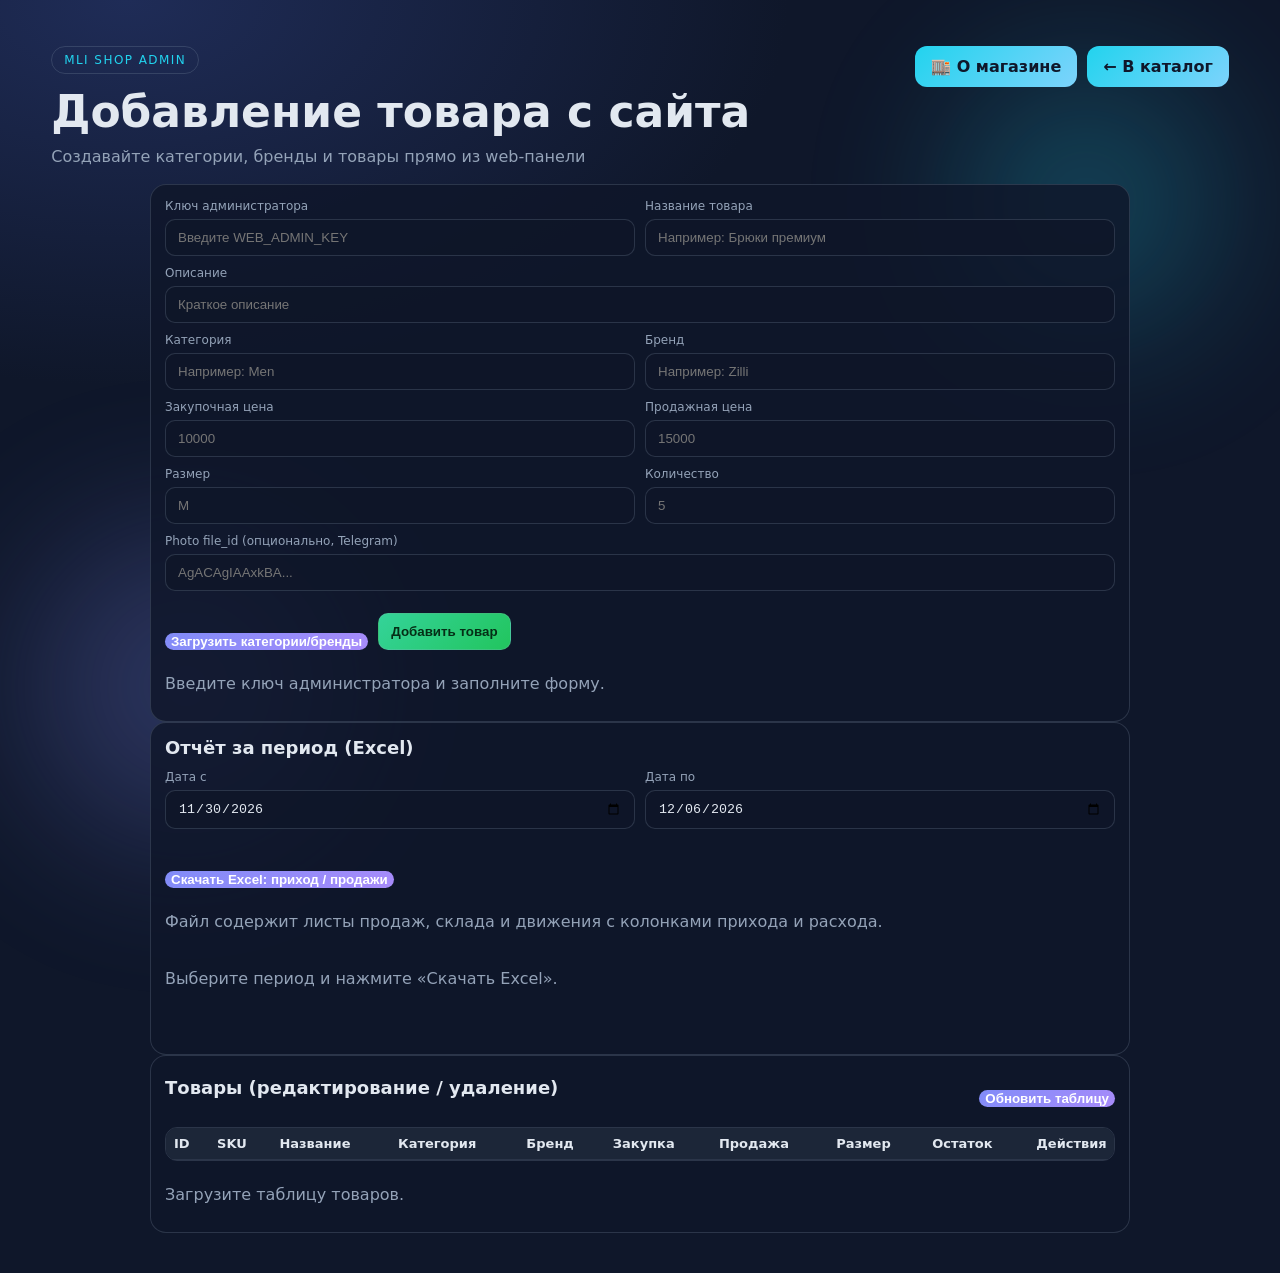
==== web/admin.html @ 252e2217 "feat: добавлены все компоненты проекта - Все обработчики, модели, утилиты, сервисы - 11 unit-тестов " ====
<!doctype html>
<html lang="ru">
<head>
  <meta charset="UTF-8" />
  <meta name="viewport" content="width=device-width, initial-scale=1.0" />
  <title>MLI Shop — Админ панель</title>
  <link rel="stylesheet" href="/web/styles.css" />
</head>
<body>
  <div class="bg-glow bg-glow--1"></div>
  <div class="bg-glow bg-glow--2"></div>

  <header class="header">
    <div class="container header__inner">
      <div>
        <p class="badge">MLI SHOP ADMIN</p>
        <h1>Добавление товара с сайта</h1>
        <p class="subtitle">Создавайте категории, бренды и товары прямо из web-панели</p>
      </div>
      <div class="header-actions">
        <a class="docs-link" href="/about">🏬 О магазине</a>
        <a class="docs-link" href="/">← В каталог</a>
      </div>
    </div>
  </header>

  <main class="container admin-wrap">
    <section class="card admin-form-card">
      <div class="checkout-grid">
        <div class="control">
          <label for="admin-key">Ключ администратора</label>
          <input id="admin-key" type="password" placeholder="Введите WEB_ADMIN_KEY" />
        </div>
        <div class="control">
          <label for="title">Название товара</label>
          <input id="title" type="text" placeholder="Например: Брюки премиум" />
        </div>
      </div>

      <div class="control">
        <label for="description">Описание</label>
        <input id="description" type="text" placeholder="Краткое описание" />
      </div>

      <div class="checkout-grid">
        <div class="control">
          <label for="category-name">Категория</label>
          <input id="category-name" list="categories-list" type="text" placeholder="Например: Men" />
          <datalist id="categories-list"></datalist>
        </div>
        <div class="control">
          <label for="brand-name">Бренд</label>
          <input id="brand-name" list="brands-list" type="text" placeholder="Например: Zilli" />
          <datalist id="brands-list"></datalist>
        </div>
      </div>

      <div class="checkout-grid">
        <div class="control">
          <label for="purchase-price">Закупочная цена</label>
          <input id="purchase-price" type="number" min="0" step="0.01" placeholder="10000" />
        </div>
        <div class="control">
          <label for="sale-price">Продажная цена</label>
          <input id="sale-price" type="number" min="0" step="0.01" placeholder="15000" />
        </div>
      </div>

      <div class="checkout-grid">
        <div class="control">
          <label for="size">Размер</label>
          <input id="size" type="text" placeholder="M" />
        </div>
        <div class="control">
          <label for="quantity">Количество</label>
          <input id="quantity" type="number" min="0" step="1" placeholder="5" />
        </div>
      </div>

      <div class="control">
        <label for="photo-file-id">Photo file_id (опционально, Telegram)</label>
        <input id="photo-file-id" type="text" placeholder="AgACAgIAAxkBA..." />
      </div>

      <div class="admin-actions">
        <button class="btn" id="load-meta" type="button">Загрузить категории/бренды</button>
        <button class="card__buy" id="create-product" type="button">Добавить товар</button>
      </div>
      <p class="meta" id="admin-status">Введите ключ администратора и заполните форму.</p>
    </section>

    <section class="card admin-form-card">
      <h3 class="card__title">Отчёт за период (Excel)</h3>
      <div class="checkout-grid">
        <div class="control">
          <label for="date-from">Дата с</label>
          <input id="date-from" type="date" />
        </div>
        <div class="control">
          <label for="date-to">Дата по</label>
          <input id="date-to" type="date" />
        </div>
      </div>
      <div class="admin-actions">
        <button class="btn" id="download-report" type="button">Скачать Excel: приход / продажи</button>
      </div>
      <p class="meta">Файл содержит листы продаж, склада и движения с колонками прихода и расхода.</p>
      <p class="meta" id="report-status">Выберите период и нажмите «Скачать Excel».</p>
      <p class="meta">
        <a class="docs-link" id="last-report-link" href="#" target="_blank" rel="noopener" style="display:none">Открыть последний отчёт</a>
      </p>
    </section>

    <section class="card admin-form-card">
      <div class="admin-table-head">
        <h3 class="card__title">Товары (редактирование / удаление)</h3>
        <button class="btn" id="reload-products" type="button">Обновить таблицу</button>
      </div>
      <div class="admin-table-wrap">
        <table class="admin-table" id="products-table">
          <thead>
            <tr>
              <th>ID</th>
              <th>SKU</th>
              <th>Название</th>
              <th>Категория</th>
              <th>Бренд</th>
              <th>Закупка</th>
              <th>Продажа</th>
              <th>Размер</th>
              <th>Остаток</th>
              <th>Действия</th>
            </tr>
          </thead>
          <tbody id="products-tbody"></tbody>
        </table>
      </div>
      <p class="meta" id="products-meta">Загрузите таблицу товаров.</p>
    </section>
  </main>

  <script>
    const adminKey = document.getElementById('admin-key');
    const titleInput = document.getElementById('title');
    const descriptionInput = document.getElementById('description');
    const categoryNameInput = document.getElementById('category-name');
    const brandNameInput = document.getElementById('brand-name');
    const purchasePriceInput = document.getElementById('purchase-price');
    const salePriceInput = document.getElementById('sale-price');
    const sizeInput = document.getElementById('size');
    const quantityInput = document.getElementById('quantity');
    const photoFileIdInput = document.getElementById('photo-file-id');
    const categoriesList = document.getElementById('categories-list');
    const brandsList = document.getElementById('brands-list');
    const statusEl = document.getElementById('admin-status');
    const loadMetaBtn = document.getElementById('load-meta');
    const createBtn = document.getElementById('create-product');
    const dateFromInput = document.getElementById('date-from');
    const dateToInput = document.getElementById('date-to');
    const downloadReportBtn = document.getElementById('download-report');
    const reportStatus = document.getElementById('report-status');
    const lastReportLink = document.getElementById('last-report-link');
    const reloadProductsBtn = document.getElementById('reload-products');
    const productsTbody = document.getElementById('products-tbody');
    const productsMeta = document.getElementById('products-meta');

    function toDateInputValue(date) {
      const y = date.getFullYear();
      const m = String(date.getMonth() + 1).padStart(2, '0');
      const d = String(date.getDate()).padStart(2, '0');
      return `${y}-${m}-${d}`;
    }

    function esc(value) {
      return String(value ?? '').replaceAll('&', '&amp;').replaceAll('<', '&lt;').replaceAll('>', '&gt;').replaceAll('"', '&quot;');
    }

    function setStatus(text, isError = false) {
      statusEl.textContent = text;
      statusEl.style.color = isError ? '#fda4af' : '';
    }

    function setReportStatus(text, isError = false) {
      reportStatus.textContent = text;
      reportStatus.style.color = isError ? '#fda4af' : '';
    }

    function requireKey() {
      const key = adminKey.value.trim();
      if (!key) {
        setStatus('Укажите ключ администратора.', true);
        adminKey.focus();
        return null;
      }
      return key;
    }

    function authHeaders(key, extra = {}) {
      return {
        ...extra,
        Authorization: `Bearer ${key}`,
      };
    }

    async function loadMeta() {
      const key = requireKey();
      if (!key) return;

      loadMetaBtn.disabled = true;
      setStatus('Загружаем справочники...');

      try {
        const res = await fetch('/api/admin/meta', {
          headers: authHeaders(key),
        });
        if (!res.ok) {
          const payload = await res.json().catch(() => ({}));
          throw new Error(payload.detail || `HTTP ${res.status}`);
        }

        const data = await res.json();
        categoriesList.innerHTML = '';
        brandsList.innerHTML = '';

        (data.categories || []).forEach((item) => {
          const option = document.createElement('option');
          option.value = item.name;
          categoriesList.appendChild(option);
        });

        (data.brands || []).forEach((item) => {
          const option = document.createElement('option');
          option.value = item.name;
          brandsList.appendChild(option);
        });

        setStatus(`Справочники загружены: категорий ${data.categories.length}, брендов ${data.brands.length}.`);
      } catch (error) {
        setStatus(`Ошибка загрузки: ${error.message}`, true);
      } finally {
        loadMetaBtn.disabled = false;
      }
    }

    async function createProduct() {
      const key = requireKey();
      if (!key) return;

      const payload = {
        title: titleInput.value.trim(),
        description: descriptionInput.value.trim() || null,
        category_name: categoryNameInput.value.trim(),
        brand_name: brandNameInput.value.trim(),
        purchase_price: Number(purchasePriceInput.value || 0),
        sale_price: Number(salePriceInput.value || 0),
        size: sizeInput.value.trim(),
        quantity: Number(quantityInput.value || 0),
        photo_file_id: photoFileIdInput.value.trim() || null,
      };

      if (!payload.title || !payload.category_name || !payload.brand_name || !payload.size) {
        setStatus('Заполните обязательные поля: название, категория, бренд, размер.', true);
        return;
      }

      createBtn.disabled = true;
      setStatus('Создаём товар...');

      try {
        const res = await fetch('/api/admin/products', {
          method: 'POST',
          headers: authHeaders(key, { 'Content-Type': 'application/json' }),
          body: JSON.stringify(payload),
        });

        if (!res.ok) {
          const data = await res.json().catch(() => ({}));
          throw new Error(data.detail || `HTTP ${res.status}`);
        }

        const result = await res.json();
        setStatus(`Товар добавлен: ID ${result.product_id}, SKU ${result.sku}`);
        await loadProducts();
      } catch (error) {
        setStatus(`Ошибка создания: ${error.message}`, true);
      } finally {
        createBtn.disabled = false;
      }
    }

    async function loadProducts() {
      const key = requireKey();
      if (!key) return;

      reloadProductsBtn.disabled = true;
      productsMeta.textContent = 'Загружаем товары...';
      productsTbody.innerHTML = '';

      try {
        const res = await fetch('/api/admin/products?limit=200&offset=0', {
          headers: authHeaders(key),
        });
        if (!res.ok) {
          const payload = await res.json().catch(() => ({}));
          throw new Error(payload.detail || `HTTP ${res.status}`);
        }

        const data = await res.json();
        const items = data.items || [];
        if (!items.length) {
          productsMeta.textContent = 'Товары не найдены.';
          return;
        }

        for (const item of items) {
          const tr = document.createElement('tr');
          tr.innerHTML = `
            <td>${item.id}</td>
            <td>${esc(item.sku)}</td>
            <td><input data-f="title" value="${esc(item.title)}"></td>
            <td><input data-f="category_name" value="${esc(item.category_name)}"></td>
            <td><input data-f="brand_name" value="${esc(item.brand_name)}"></td>
            <td><input data-f="purchase_price" type="number" min="0" step="0.01" value="${item.purchase_price}"></td>
            <td><input data-f="sale_price" type="number" min="0" step="0.01" value="${item.sale_price}"></td>
            <td><input data-f="size" value="M"></td>
            <td><input data-f="quantity" type="number" min="0" step="1" value="${item.total_stock}"></td>
            <td>
              <div class="admin-row-actions">
                <button class="card__buy" data-act="save" type="button">Сохранить</button>
                <button class="card__more card__more--ghost" data-act="delete" type="button">Удалить</button>
              </div>
            </td>
          `;

          tr.querySelector('[data-act="save"]').addEventListener('click', async () => {
            const payload = {
              title: tr.querySelector('[data-f="title"]').value.trim(),
              category_name: tr.querySelector('[data-f="category_name"]').value.trim(),
              brand_name: tr.querySelector('[data-f="brand_name"]').value.trim(),
              purchase_price: Number(tr.querySelector('[data-f="purchase_price"]').value || 0),
              sale_price: Number(tr.querySelector('[data-f="sale_price"]').value || 0),
              size: tr.querySelector('[data-f="size"]').value.trim(),
              quantity: Number(tr.querySelector('[data-f="quantity"]').value || 0),
            };

            try {
              const saveRes = await fetch(`/api/admin/products/${item.id}`, {
                method: 'PATCH',
                headers: authHeaders(key, { 'Content-Type': 'application/json' }),
                body: JSON.stringify(payload),
              });
              if (!saveRes.ok) {
                const err = await saveRes.json().catch(() => ({}));
                throw new Error(err.detail || `HTTP ${saveRes.status}`);
              }
              productsMeta.textContent = `Товар ${item.id} обновлён.`;
            } catch (error) {
              productsMeta.textContent = `Ошибка обновления ${item.id}: ${error.message}`;
            }
          });

          tr.querySelector('[data-act="delete"]').addEventListener('click', async () => {
            if (!confirm(`Удалить товар #${item.id}?`)) return;
            try {
              const delRes = await fetch(`/api/admin/products/${item.id}`, {
                method: 'DELETE',
                headers: authHeaders(key),
              });
              if (!delRes.ok) {
                const err = await delRes.json().catch(() => ({}));
                throw new Error(err.detail || `HTTP ${delRes.status}`);
              }
              tr.remove();
              productsMeta.textContent = `Товар ${item.id} удалён.`;
            } catch (error) {
              productsMeta.textContent = `Ошибка удаления ${item.id}: ${error.message}`;
            }
          });

          productsTbody.appendChild(tr);
        }

        productsMeta.textContent = `Загружено товаров: ${items.length} из ${data.total}.`;
      } catch (error) {
        productsMeta.textContent = `Ошибка загрузки таблицы: ${error.message}`;
      } finally {
        reloadProductsBtn.disabled = false;
      }
    }

    async function downloadReport() {
      const key = requireKey();
      if (!key) return;

      const dateFrom = dateFromInput.value;
      const dateTo = dateToInput.value;
      if (!dateFrom || !dateTo) {
        setReportStatus('Выберите даты для отчёта.', true);
        return;
      }

      downloadReportBtn.disabled = true;
      setReportStatus('Формируем отчёт...');
      lastReportLink.style.display = 'none';

      const url = `/api/admin/reports/period.xlsx?date_from=${encodeURIComponent(dateFrom)}&date_to=${encodeURIComponent(dateTo)}`;
      try {
        const res = await fetch(url, {
          headers: authHeaders(key),
        });
        if (!res.ok) {
          const payload = await res.json().catch(() => ({}));
          throw new Error(payload.detail || `HTTP ${res.status}`);
        }

        const disposition = res.headers.get('Content-Disposition') || '';
        const match = disposition.match(/filename="?([^";]+)"?/i);
        const filename = match?.[1] || `erp_report_${dateFrom}_${dateTo}.xlsx`;
        const blob = await res.blob();

        const downloadUrl = URL.createObjectURL(blob);
        const link = document.createElement('a');
        link.href = downloadUrl;
        link.download = filename;
        document.body.appendChild(link);
        link.click();
        link.remove();
        URL.revokeObjectURL(downloadUrl);

        const sizeKb = Math.max(1, Math.round(blob.size / 1024));
        setReportStatus(`Отчёт готов: ${filename} (${sizeKb} KB). Для повторной загрузки нажмите кнопку снова.`);
      } catch (error) {
        setReportStatus(`Ошибка выгрузки отчёта: ${error.message}`, true);
      } finally {
        downloadReportBtn.disabled = false;
      }
    }

    loadMetaBtn.addEventListener('click', loadMeta);
    createBtn.addEventListener('click', createProduct);
    reloadProductsBtn.addEventListener('click', loadProducts);
    downloadReportBtn.addEventListener('click', downloadReport);

    const today = new Date();
    const weekAgo = new Date(Date.now() - 6 * 24 * 60 * 60 * 1000);
    dateToInput.value = toDateInputValue(today);
    dateFromInput.value = toDateInputValue(weekAgo);
  </script>
</body>
</html>
---- web/styles.css ----
:root {
  --bg: #0f172a;
  --bg-soft: #131f3d;
  --panel: rgba(19, 31, 61, 0.72);
  --text: #e2e8f0;
  --muted: #94a3b8;
  --accent: #22d3ee;
  --accent-2: #818cf8;
  --card: rgba(15, 23, 42, 0.82);
  --border: rgba(148, 163, 184, 0.22);
}

* {
  box-sizing: border-box;
}

body {
  margin: 0;
  font-family: Inter, system-ui, -apple-system, Segoe UI, Roboto, sans-serif;
  color: var(--text);
  background: radial-gradient(1200px 700px at 10% 0%, #1f2c57 0%, var(--bg) 55%);
  min-height: 100vh;
  position: relative;
}

.container {
  width: min(1200px, 92vw);
  margin: 0 auto;
}

.bg-glow {
  position: fixed;
  border-radius: 50%;
  filter: blur(80px);
  z-index: -1;
  opacity: 0.25;
}

.bg-glow--1 {
  width: 260px;
  height: 260px;
  top: 8%;
  right: 5%;
  background: var(--accent);
}

.bg-glow--2 {
  width: 320px;
  height: 320px;
  bottom: 6%;
  left: 2%;
  background: var(--accent-2);
}

.header {
  padding: 46px 0 18px;
}

.header__inner {
  display: flex;
  align-items: flex-start;
  justify-content: space-between;
  gap: 16px;
}

.header-actions {
  display: flex;
  align-items: center;
  gap: 10px;
  flex-wrap: wrap;
  justify-content: flex-end;
}

.cart-pill {
  border: 1px solid var(--border);
  border-radius: 999px;
  padding: 8px 12px;
  color: var(--text);
  background: rgba(15, 23, 42, 0.78);
  text-decoration: none;
}

.badge {
  display: inline-block;
  margin: 0 0 12px;
  border: 1px solid var(--border);
  border-radius: 999px;
  padding: 6px 12px;
  font-size: 12px;
  letter-spacing: 0.12em;
  color: var(--accent);
}

h1 {
  margin: 0;
  font-size: clamp(28px, 4vw, 44px);
}

.subtitle {
  margin: 10px 0 0;
  color: var(--muted);
}

.docs-link {
  text-decoration: none;
  color: #0f172a;
  background: linear-gradient(135deg, var(--accent), #7dd3fc);
  padding: 11px 16px;
  border-radius: 12px;
  font-weight: 700;
}

.controls {
  margin-top: 18px;
  display: grid;
  grid-template-columns: 2fr 1fr 120px 140px;
  gap: 12px;
  background: var(--panel);
  border: 1px solid var(--border);
  border-radius: 16px;
  padding: 14px;
  backdrop-filter: blur(8px);
}

.control {
  display: flex;
  flex-direction: column;
  gap: 6px;
}

.control label {
  font-size: 12px;
  color: var(--muted);
}

input {
  width: 100%;
  border: 1px solid var(--border);
  border-radius: 10px;
  background: rgba(15, 23, 42, 0.8);
  color: var(--text);
  padding: 10px 12px;
  outline: none;
}

input:focus {
  border-color: var(--accent);
  box-shadow: 0 0 0 3px rgba(34, 211, 238, 0.2);
}

.btn {
  border: 0;
  border-radius: 10px;
  background: linear-gradient(135deg, var(--accent-2), #a78bfa);
  color: #fff;
  font-weight: 700;
  cursor: pointer;
  margin-top: 20px;
}

.meta {
  margin: 14px 0;
  color: var(--muted);
}

.grid {
  display: grid;
  grid-template-columns: repeat(auto-fill, minmax(240px, 1fr));
  gap: 14px;
  padding-bottom: 40px;
}

.card {
  background: var(--card);
  border: 1px solid var(--border);
  border-radius: 16px;
  padding: 14px;
  display: flex;
  flex-direction: column;
  gap: 10px;
}

.card__image {
  width: 100%;
  height: 170px;
  border-radius: 12px;
  object-fit: cover;
  border: 1px solid var(--border);
  background: #0f172a;
}

.card__image--detail {
  height: min(420px, 48vw);
}

.card__top {
  display: flex;
  justify-content: space-between;
  align-items: flex-start;
  gap: 10px;
}

.card__title {
  margin: 0;
  font-size: 18px;
  line-height: 1.25;
}

.card__price {
  font-weight: 700;
  color: #67e8f9;
  white-space: nowrap;
}

.card__desc {
  margin: 0;
  color: #cbd5e1;
  font-size: 14px;
  min-height: 40px;
}

.card__tags {
  display: flex;
  flex-wrap: wrap;
  gap: 8px;
}

.card__more {
  margin-top: auto;
  text-decoration: none;
  text-align: center;
  padding: 9px 12px;
  border-radius: 10px;
  font-weight: 700;
  color: #0f172a;
  background: linear-gradient(135deg, var(--accent), #7dd3fc);
}

.card__more:hover {
  filter: brightness(1.05);
}

.card__actions {
  margin-top: auto;
  display: grid;
  grid-template-columns: 1fr 1fr;
  gap: 8px;
}

.card__buy {
  border: 1px solid var(--border);
  border-radius: 10px;
  background: linear-gradient(135deg, #34d399, #22c55e);
  color: #052e16;
  font-weight: 800;
  cursor: pointer;
  padding: 8px 12px;
}

.card__buy:hover {
  filter: brightness(1.05);
}

.card__more--ghost {
  color: var(--text);
  background: rgba(30, 41, 59, 0.8);
  border: 1px solid var(--border);
}

.product-wrap {
  padding-bottom: 40px;
}

.card--product {
  max-width: 760px;
}

.product-actions {
  margin-top: 12px;
  display: flex;
  flex-wrap: wrap;
  gap: 10px;
}

.cart-wrap {
  padding-bottom: 40px;
}

.checkout-form {
  margin-bottom: 12px;
}

.checkout-grid {
  display: grid;
  grid-template-columns: 1fr 1fr;
  gap: 10px;
}

.cart-list {
  display: grid;
  gap: 12px;
}

.cart-item {
  display: grid;
  grid-template-columns: 180px 1fr auto;
  gap: 12px;
  align-items: center;
}

.cart-item__image {
  height: 120px;
}

.cart-item__body {
  display: flex;
  flex-direction: column;
  gap: 6px;
}

.cart-item__side {
  display: flex;
  flex-direction: column;
  gap: 10px;
  align-items: flex-end;
}

.cart-summary {
  margin-top: 14px;
  padding: 14px;
  border: 1px solid var(--border);
  border-radius: 14px;
  background: var(--panel);
  display: flex;
  justify-content: space-between;
  align-items: center;
  gap: 12px;
}

.cart-summary__label {
  margin: 0;
  color: var(--muted);
}

.cart-summary__value {
  margin: 4px 0 0;
  font-size: 28px;
  font-weight: 800;
}

.cart-checkout {
  min-width: 200px;
  min-height: 44px;
}

.ai-chat-wrap {
  padding-bottom: 40px;
}

.ai-chat-box {
  max-width: 900px;
  margin: 0 auto;
}

.ai-mini-cart {
  max-width: 900px;
  margin: 12px auto 0;
}

.ai-mini-cart__head {
  display: flex;
  justify-content: space-between;
  align-items: center;
  gap: 10px;
}

.ai-mini-cart__list {
  margin-top: 10px;
  display: grid;
  gap: 8px;
}

.ai-mini-cart__item {
  display: flex;
  justify-content: space-between;
  gap: 10px;
  border: 1px solid var(--border);
  border-radius: 10px;
  padding: 8px 10px;
  background: rgba(30, 41, 59, 0.7);
}

.admin-wrap {
  padding-bottom: 40px;
}

.admin-form-card {
  max-width: 980px;
  margin: 0 auto;
}

.admin-actions {
  margin-top: 12px;
  display: flex;
  flex-wrap: wrap;
  gap: 10px;
}

.admin-table-head {
  display: flex;
  justify-content: space-between;
  align-items: center;
  gap: 10px;
}

.admin-table-wrap {
  margin-top: 10px;
  overflow-x: auto;
  border: 1px solid var(--border);
  border-radius: 12px;
}

.admin-table {
  width: 100%;
  border-collapse: collapse;
  min-width: 980px;
}

.admin-table th,
.admin-table td {
  border-bottom: 1px solid var(--border);
  padding: 8px;
  text-align: left;
  vertical-align: top;
}

.admin-table th {
  background: rgba(30, 41, 59, 0.9);
  font-size: 13px;
}

.admin-table td input {
  min-width: 120px;
}

.admin-row-actions {
  display: flex;
  flex-direction: column;
  gap: 8px;
}

.ai-chat-log {
  min-height: 380px;
  max-height: 58vh;
  overflow-y: auto;
  display: flex;
  flex-direction: column;
  gap: 10px;
  padding: 8px;
  border: 1px solid var(--border);
  border-radius: 12px;
  background: rgba(15, 23, 42, 0.6);
}

.ai-msg {
  max-width: 85%;
  padding: 10px 12px;
  border-radius: 12px;
  white-space: pre-wrap;
}

.ai-msg--user {
  align-self: flex-end;
  background: rgba(59, 130, 246, 0.25);
  border: 1px solid rgba(59, 130, 246, 0.45);
}

.ai-msg--assistant {
  align-self: flex-start;
  background: rgba(30, 41, 59, 0.85);
  border: 1px solid var(--border);
}

.ai-chat-form {
  margin-top: 12px;
  display: grid;
  grid-template-columns: 1fr 180px;
  gap: 10px;
}

.ai-suggest-list {
  display: flex;
  flex-wrap: wrap;
  gap: 8px;
  margin: 2px 0 6px;
}

.ai-add-btn {
  border: 1px solid var(--border);
  border-radius: 999px;
  padding: 7px 12px;
  cursor: pointer;
  color: var(--text);
  background: rgba(30, 41, 59, 0.82);
  font-weight: 600;
}

.ai-add-btn:hover {
  border-color: var(--accent);
}

.about-wrap {
  padding-bottom: 40px;
}

.about-hero {
  margin-bottom: 14px;
}

.about-title {
  margin: 0;
  font-size: clamp(26px, 3vw, 38px);
}

.about-lead {
  margin: 8px 0 0;
  color: #cbd5e1;
  max-width: 80ch;
}

.about-cta {
  margin-top: 12px;
  display: flex;
  gap: 10px;
  flex-wrap: wrap;
}

.about-grid {
  display: grid;
  grid-template-columns: repeat(3, minmax(0, 1fr));
  gap: 12px;
}

.about-card ul,
.about-card ol {
  margin: 0;
  padding-left: 18px;
  color: #cbd5e1;
}

.about-card p {
  margin: 0;
  color: #cbd5e1;
}

textarea {
  width: 100%;
  border: 1px solid var(--border);
  border-radius: 10px;
  background: rgba(15, 23, 42, 0.8);
  color: var(--text);
  padding: 10px 12px;
  outline: none;
  resize: vertical;
}

textarea:focus {
  border-color: var(--accent);
  box-shadow: 0 0 0 3px rgba(34, 211, 238, 0.2);
}

.tag {
  font-size: 12px;
  color: #dbeafe;
  border: 1px solid var(--border);
  border-radius: 999px;
  padding: 4px 9px;
  background: rgba(30, 41, 59, 0.7);
}

.empty {
  padding: 18px;
  border: 1px dashed var(--border);
  border-radius: 14px;
  color: var(--muted);
}

@media (max-width: 900px) {
  .controls {
    grid-template-columns: 1fr 1fr;
  }

  .btn {
    margin-top: 0;
    min-height: 42px;
  }
}

@media (max-width: 560px) {
  .header__inner {
    flex-direction: column;
  }

  .controls {
    grid-template-columns: 1fr;
  }

  .cart-item {
    grid-template-columns: 1fr;
  }

  .checkout-grid {
    grid-template-columns: 1fr;
  }

  .cart-item__side {
    align-items: stretch;
  }

  .cart-summary {
    flex-direction: column;
    align-items: stretch;
  }

  .ai-chat-form {
    grid-template-columns: 1fr;
  }

  .about-grid {
    grid-template-columns: 1fr;
  }
}
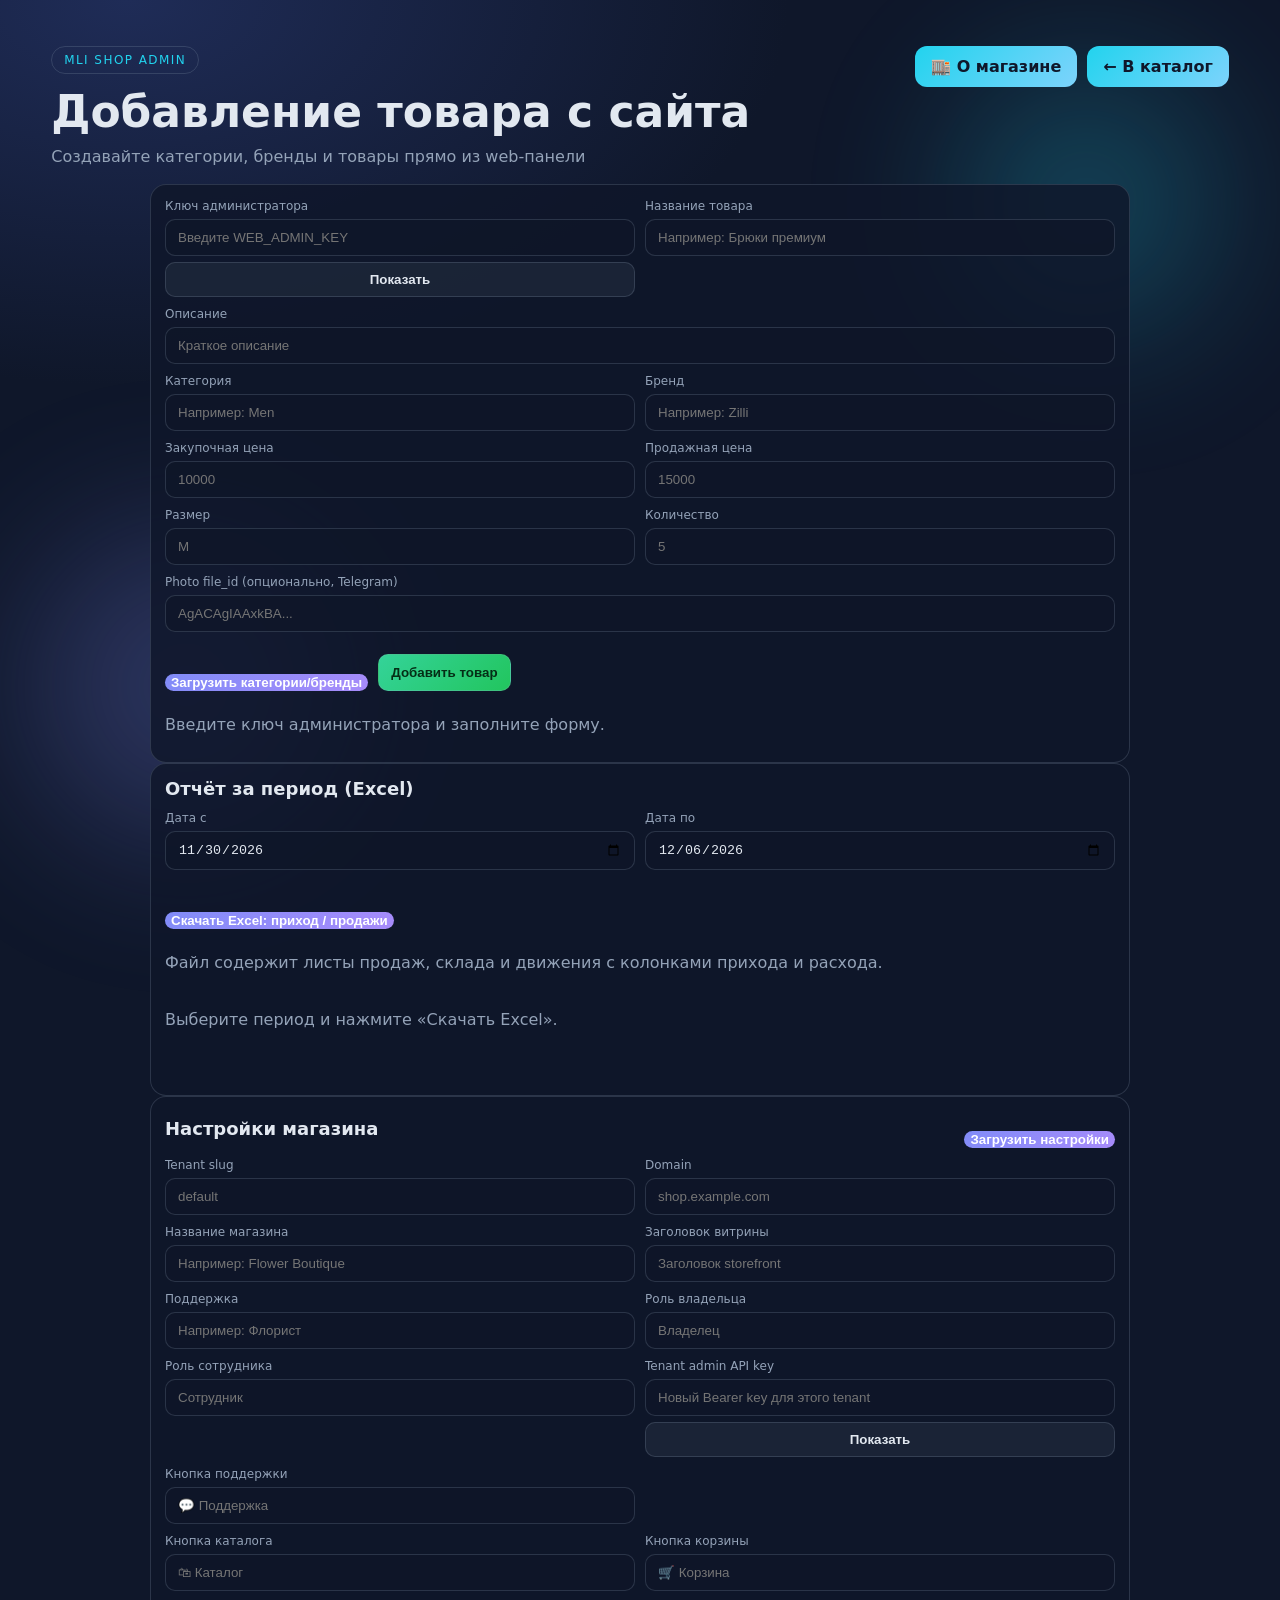
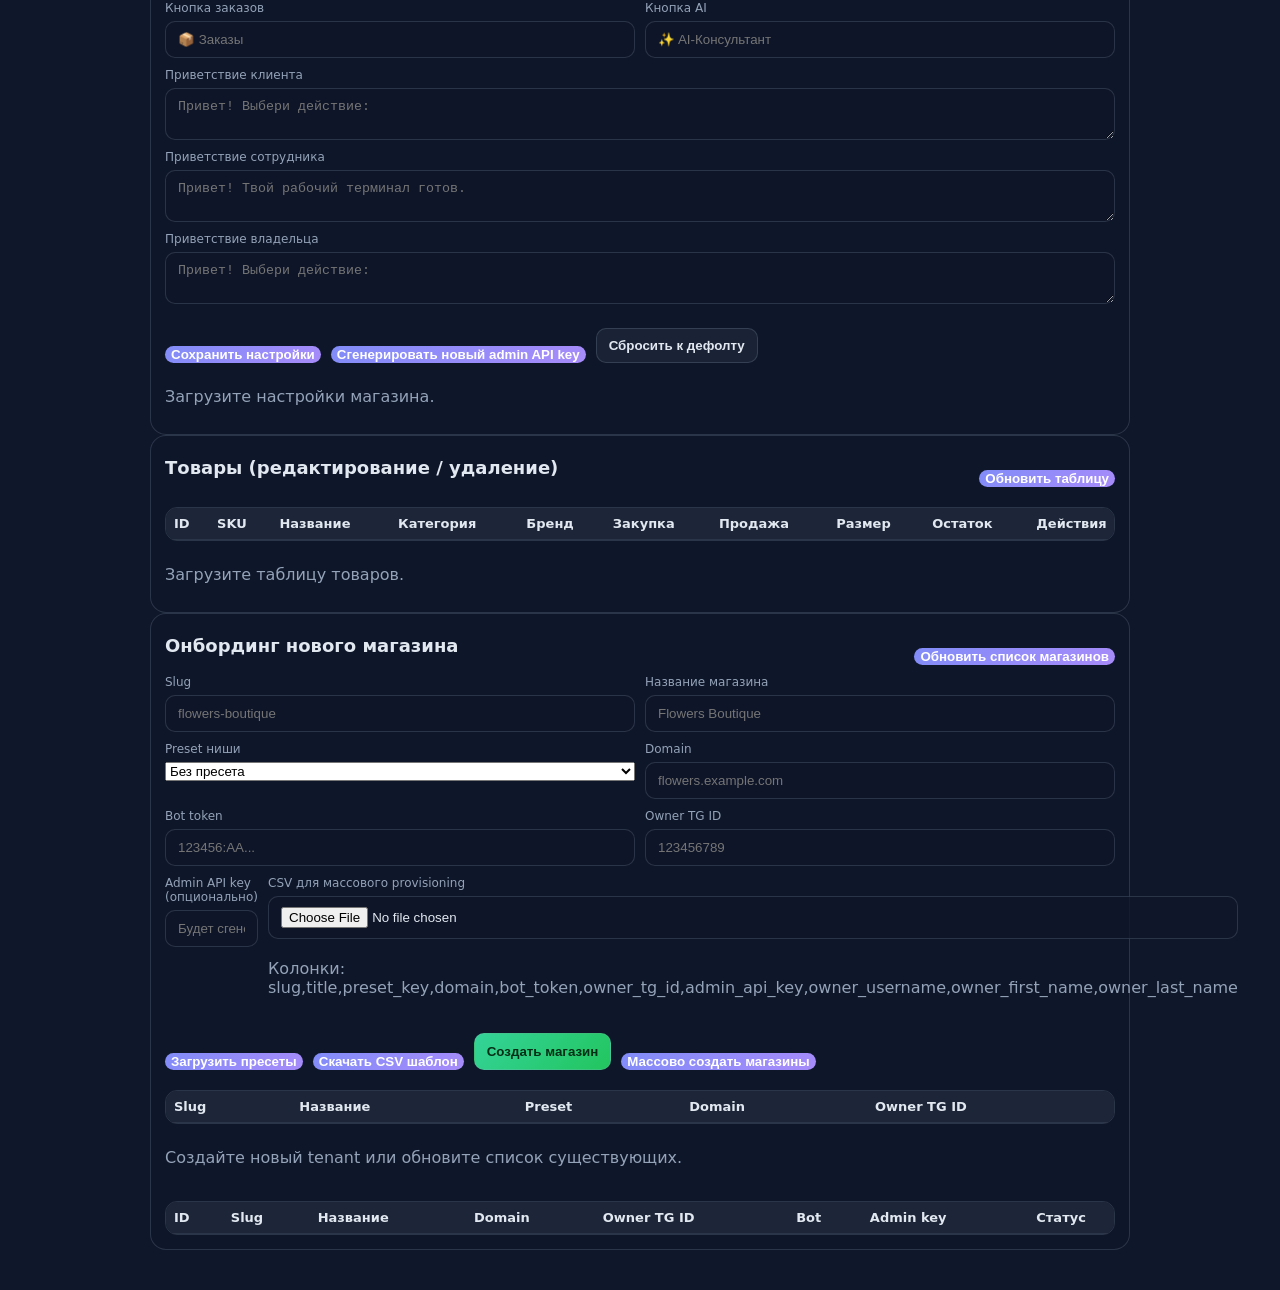
==== commit bd8f093a: "feat: multi-tenant support, monitoring, new handlers, tests, ops scripts" ====
--- a/web/admin.html
+++ b/web/admin.html
@@ -30,6 +30,7 @@
         <div class="control">
           <label for="admin-key">Ключ администратора</label>
           <input id="admin-key" type="password" placeholder="Введите WEB_ADMIN_KEY" />
+          <button class="card__more card__more--ghost" id="toggle-admin-key-visibility" type="button">Показать</button>
         </div>
         <div class="control">
           <label for="title">Название товара</label>
@@ -109,6 +110,99 @@
       <p class="meta">
         <a class="docs-link" id="last-report-link" href="#" target="_blank" rel="noopener" style="display:none">Открыть последний отчёт</a>
       </p>
+    </section>
+
+    <section class="card admin-form-card">
+      <div class="admin-table-head">
+        <h3 class="card__title">Настройки магазина</h3>
+        <button class="btn" id="load-tenant-settings" type="button">Загрузить настройки</button>
+      </div>
+      <div class="checkout-grid">
+        <div class="control">
+          <label for="tenant-slug">Tenant slug</label>
+          <input id="tenant-slug" type="text" placeholder="default" />
+        </div>
+        <div class="control">
+          <label for="tenant-domain">Domain</label>
+          <input id="tenant-domain" type="text" placeholder="shop.example.com" />
+        </div>
+      </div>
+      <div class="checkout-grid">
+        <div class="control">
+          <label for="tenant-title">Название магазина</label>
+          <input id="tenant-title" type="text" placeholder="Например: Flower Boutique" />
+        </div>
+        <div class="control">
+          <label for="storefront-title">Заголовок витрины</label>
+          <input id="storefront-title" type="text" placeholder="Заголовок storefront" />
+        </div>
+      </div>
+      <div class="checkout-grid">
+        <div class="control">
+          <label for="support-label">Поддержка</label>
+          <input id="support-label" type="text" placeholder="Например: Флорист" />
+        </div>
+        <div class="control">
+          <label for="owner-title">Роль владельца</label>
+          <input id="owner-title" type="text" placeholder="Владелец" />
+        </div>
+      </div>
+      <div class="checkout-grid">
+        <div class="control">
+          <label for="staff-title">Роль сотрудника</label>
+          <input id="staff-title" type="text" placeholder="Сотрудник" />
+        </div>
+        <div class="control">
+          <label for="tenant-admin-api-key">Tenant admin API key</label>
+          <input id="tenant-admin-api-key" type="password" placeholder="Новый Bearer key для этого tenant" />
+          <button class="card__more card__more--ghost" id="toggle-tenant-api-key-visibility" type="button">Показать</button>
+        </div>
+      </div>
+      <div class="checkout-grid">
+        <div class="control">
+          <label for="button-support">Кнопка поддержки</label>
+          <input id="button-support" type="text" placeholder="💬 Поддержка" />
+        </div>
+        <div class="control"></div>
+      </div>
+      <div class="checkout-grid">
+        <div class="control">
+          <label for="button-catalog">Кнопка каталога</label>
+          <input id="button-catalog" type="text" placeholder="🛍 Каталог" />
+        </div>
+        <div class="control">
+          <label for="button-cart">Кнопка корзины</label>
+          <input id="button-cart" type="text" placeholder="🛒 Корзина" />
+        </div>
+      </div>
+      <div class="checkout-grid">
+        <div class="control">
+          <label for="button-orders">Кнопка заказов</label>
+          <input id="button-orders" type="text" placeholder="📦 Заказы" />
+        </div>
+        <div class="control">
+          <label for="button-ai">Кнопка AI</label>
+          <input id="button-ai" type="text" placeholder="✨ AI-Консультант" />
+        </div>
+      </div>
+      <div class="control">
+        <label for="welcome-client">Приветствие клиента</label>
+        <textarea id="welcome-client" rows="2" placeholder="Привет! Выбери действие:"></textarea>
+      </div>
+      <div class="control">
+        <label for="welcome-staff">Приветствие сотрудника</label>
+        <textarea id="welcome-staff" rows="2" placeholder="Привет! Твой рабочий терминал готов."></textarea>
+      </div>
+      <div class="control">
+        <label for="welcome-owner">Приветствие владельца</label>
+        <textarea id="welcome-owner" rows="2" placeholder="Привет! Выбери действие:"></textarea>
+      </div>
+      <div class="admin-actions">
+        <button class="btn" id="save-tenant-settings" type="button">Сохранить настройки</button>
+        <button class="btn" id="regenerate-tenant-api-key" type="button">Сгенерировать новый admin API key</button>
+        <button class="card__more card__more--ghost" id="reset-tenant-settings" type="button">Сбросить к дефолту</button>
+      </div>
+      <p class="meta" id="tenant-settings-status">Загрузите настройки магазина.</p>
     </section>
 
     <section class="card admin-form-card">
@@ -137,6 +231,94 @@
       </div>
       <p class="meta" id="products-meta">Загрузите таблицу товаров.</p>
     </section>
+
+    <section class="card admin-form-card">
+      <div class="admin-table-head">
+        <h3 class="card__title">Онбординг нового магазина</h3>
+        <button class="btn" id="load-tenants" type="button">Обновить список магазинов</button>
+      </div>
+      <div class="checkout-grid">
+        <div class="control">
+          <label for="new-tenant-slug">Slug</label>
+          <input id="new-tenant-slug" type="text" placeholder="flowers-boutique" />
+        </div>
+        <div class="control">
+          <label for="new-tenant-title">Название магазина</label>
+          <input id="new-tenant-title" type="text" placeholder="Flowers Boutique" />
+        </div>
+      </div>
+      <div class="checkout-grid">
+        <div class="control">
+          <label for="new-tenant-preset">Preset ниши</label>
+          <select id="new-tenant-preset">
+            <option value="">Без пресета</option>
+          </select>
+        </div>
+        <div class="control">
+          <label for="new-tenant-domain">Domain</label>
+          <input id="new-tenant-domain" type="text" placeholder="flowers.example.com" />
+        </div>
+      </div>
+      <div class="checkout-grid">
+        <div class="control">
+          <label for="new-tenant-bot-token">Bot token</label>
+          <input id="new-tenant-bot-token" type="text" placeholder="123456:AA..." />
+        </div>
+        <div class="control">
+          <label for="new-tenant-owner-tg-id">Owner TG ID</label>
+          <input id="new-tenant-owner-tg-id" type="number" min="1" step="1" placeholder="123456789" />
+        </div>
+      </div>
+      <div class="checkout-grid">
+        <div class="control">
+          <label for="new-tenant-admin-api-key">Admin API key (опционально)</label>
+          <input id="new-tenant-admin-api-key" type="text" placeholder="Будет сгенерирован автоматически" />
+        </div>
+        <div class="control">
+          <label for="bulk-provision-csv">CSV для массового provisioning</label>
+          <input id="bulk-provision-csv" type="file" accept=".csv,text/csv" />
+          <p class="meta">Колонки: slug,title,preset_key,domain,bot_token,owner_tg_id,admin_api_key,owner_username,owner_first_name,owner_last_name</p>
+        </div>
+      </div>
+      <div class="admin-actions">
+        <button class="btn" id="load-tenant-presets" type="button">Загрузить пресеты</button>
+        <button class="btn" id="download-bulk-template" type="button">Скачать CSV шаблон</button>
+        <button class="card__buy" id="create-tenant" type="button">Создать магазин</button>
+        <button class="btn" id="bulk-provision-tenants" type="button">Массово создать магазины</button>
+      </div>
+      <div class="admin-table-wrap">
+        <table class="admin-table" id="bulk-preview-table">
+          <thead>
+            <tr>
+              <th>Slug</th>
+              <th>Название</th>
+              <th>Preset</th>
+              <th>Domain</th>
+              <th>Owner TG ID</th>
+            </tr>
+          </thead>
+          <tbody id="bulk-preview-tbody"></tbody>
+        </table>
+      </div>
+      <p class="meta" id="tenants-status">Создайте новый tenant или обновите список существующих.</p>
+      <div class="admin-table-wrap">
+        <table class="admin-table" id="tenants-table">
+          <thead>
+            <tr>
+              <th>ID</th>
+              <th>Slug</th>
+              <th>Название</th>
+              <th>Domain</th>
+              <th>Owner TG ID</th>
+              <th>Bot</th>
+              <th>Admin key</th>
+              <th>Статус</th>
+            </tr>
+          </thead>
+          <tbody id="tenants-tbody"></tbody>
+        </table>
+      </div>
+    </section>
   </main>
 
   <script>
@@ -153,6 +335,7 @@
     const categoriesList = document.getElementById('categories-list');
     const brandsList = document.getElementById('brands-list');
     const statusEl = document.getElementById('admin-status');
+    const toggleAdminKeyVisibilityBtn = document.getElementById('toggle-admin-key-visibility');
     const loadMetaBtn = document.getElementById('load-meta');
     const createBtn = document.getElementById('create-product');
     const dateFromInput = document.getElementById('date-from');
@@ -163,6 +346,46 @@
     const reloadProductsBtn = document.getElementById('reload-products');
     const productsTbody = document.getElementById('products-tbody');
     const productsMeta = document.getElementById('products-meta');
+    const loadTenantSettingsBtn = document.getElementById('load-tenant-settings');
+    const saveTenantSettingsBtn = document.getElementById('save-tenant-settings');
+    const regenerateTenantApiKeyBtn = document.getElementById('regenerate-tenant-api-key');
+    const resetTenantSettingsBtn = document.getElementById('reset-tenant-settings');
+    const toggleTenantApiKeyVisibilityBtn = document.getElementById('toggle-tenant-api-key-visibility');
+    const tenantSettingsStatus = document.getElementById('tenant-settings-status');
+    const tenantSlugInput = document.getElementById('tenant-slug');
+    const tenantDomainInput = document.getElementById('tenant-domain');
+    const tenantTitleInput = document.getElementById('tenant-title');
+    const storefrontTitleInput = document.getElementById('storefront-title');
+    const supportLabelInput = document.getElementById('support-label');
+    const ownerTitleInput = document.getElementById('owner-title');
+    const staffTitleInput = document.getElementById('staff-title');
+    const tenantAdminApiKeyInput = document.getElementById('tenant-admin-api-key');
+    const buttonCatalogInput = document.getElementById('button-catalog');
+    const buttonCartInput = document.getElementById('button-cart');
+    const buttonOrdersInput = document.getElementById('button-orders');
+    const buttonAiInput = document.getElementById('button-ai');
+    const buttonSupportInput = document.getElementById('button-support');
+    const welcomeClientInput = document.getElementById('welcome-client');
+    const welcomeStaffInput = document.getElementById('welcome-staff');
+    const welcomeOwnerInput = document.getElementById('welcome-owner');
+    const loadTenantsBtn = document.getElementById('load-tenants');
+    const createTenantBtn = document.getElementById('create-tenant');
+    const tenantsStatus = document.getElementById('tenants-status');
+    const tenantsTbody = document.getElementById('tenants-tbody');
+    const newTenantSlugInput = document.getElementById('new-tenant-slug');
+    const newTenantTitleInput = document.getElementById('new-tenant-title');
+    const newTenantPresetInput = document.getElementById('new-tenant-preset');
+    const newTenantDomainInput = document.getElementById('new-tenant-domain');
+    const newTenantBotTokenInput = document.getElementById('new-tenant-bot-token');
+    const newTenantOwnerTgIdInput = document.getElementById('new-tenant-owner-tg-id');
+    const newTenantAdminApiKeyInput = document.getElementById('new-tenant-admin-api-key');
+    const bulkProvisionCsvInput = document.getElementById('bulk-provision-csv');
+    const loadTenantPresetsBtn = document.getElementById('load-tenant-presets');
+    const downloadBulkTemplateBtn = document.getElementById('download-bulk-template');
+    const bulkProvisionTenantsBtn = document.getElementById('bulk-provision-tenants');
+    const bulkPreviewTbody = document.getElementById('bulk-preview-tbody');
+    let bulkProvisionRows = [];
+    let activeTenantSlug = '';
 
     function toDateInputValue(date) {
       const y = date.getFullYear();
@@ -183,6 +406,16 @@
     function setReportStatus(text, isError = false) {
       reportStatus.textContent = text;
       reportStatus.style.color = isError ? '#fda4af' : '';
+    }
+
+    function setTenantSettingsStatus(text, isError = false) {
+      tenantSettingsStatus.textContent = text;
+      tenantSettingsStatus.style.color = isError ? '#fda4af' : '';
+    }
+
+    function setTenantsStatus(text, isError = false) {
+      tenantsStatus.textContent = text;
+      tenantsStatus.style.color = isError ? '#fda4af' : '';
     }
 
     function requireKey() {
@@ -200,6 +433,23 @@
         ...extra,
         Authorization: `Bearer ${key}`,
       };
+    }
+
+    function setAdminKeyVisibility(isVisible) {
+      adminKey.type = isVisible ? 'text' : 'password';
+      toggleAdminKeyVisibilityBtn.textContent = isVisible ? 'Скрыть' : 'Показать';
+    }
+
+    function buildAdminUrl(path) {
+      const slug = activeTenantSlug || tenantSlugInput.value.trim();
+      if (!slug) return path;
+      const separator = path.includes('?') ? '&' : '?';
+      return `${path}${separator}tenant=${encodeURIComponent(slug)}`;
+    }
+
+    function setTenantApiKeyVisibility(isVisible) {
+      tenantAdminApiKeyInput.type = isVisible ? 'text' : 'password';
+      toggleTenantApiKeyVisibilityBtn.textContent = isVisible ? 'Скрыть' : 'Показать';
     }
 
     async function loadMeta() {
@@ -436,15 +686,453 @@
       }
     }
 
+    function applyTenantSettings(data) {
+      activeTenantSlug = data.slug || activeTenantSlug || '';
+      tenantSlugInput.value = data.slug || '';
+      tenantDomainInput.value = data.domain || '';
+      tenantTitleInput.value = data.title || '';
+      tenantAdminApiKeyInput.value = data.admin_api_key || '';
+      setTenantApiKeyVisibility(false);
+      storefrontTitleInput.value = data.storefront_title || '';
+      supportLabelInput.value = data.support_label || '';
+      ownerTitleInput.value = data.owner_title || '';
+      staffTitleInput.value = data.staff_title || '';
+      buttonCatalogInput.value = data.button_labels?.catalog || '';
+      buttonCartInput.value = data.button_labels?.cart || '';
+      buttonOrdersInput.value = data.button_labels?.orders || '';
+      buttonAiInput.value = data.button_labels?.ai || '';
+      buttonSupportInput.value = data.button_labels?.support || '';
+      welcomeClientInput.value = data.welcome_text_client || '';
+      welcomeStaffInput.value = data.welcome_text_staff || '';
+      welcomeOwnerInput.value = data.welcome_text_owner || '';
+    }
+
+    async function loadTenantSettings() {
+      const key = requireKey();
+      if (!key) return;
+
+      loadTenantSettingsBtn.disabled = true;
+      setTenantSettingsStatus('Загружаем настройки магазина...');
+      try {
+        const res = await fetch(buildAdminUrl('/api/admin/tenant-settings'), {
+          headers: authHeaders(key),
+        });
+        if (!res.ok) {
+          const payload = await res.json().catch(() => ({}));
+          throw new Error(payload.detail || `HTTP ${res.status}`);
+        }
+        const data = await res.json();
+        applyTenantSettings(data);
+        if (data.admin_api_key) {
+          adminKey.value = data.admin_api_key;
+        }
+        setTenantSettingsStatus(`Настройки загружены для магазина ${data.title}.`);
+      } catch (error) {
+        setTenantSettingsStatus(`Ошибка загрузки настроек: ${error.message}`, true);
+      } finally {
+        loadTenantSettingsBtn.disabled = false;
+      }
+    }
+
+    async function regenerateTenantApiKey() {
+      const key = requireKey();
+      if (!key) return;
+      if (!confirm('Сгенерировать новый admin API key для текущего tenant? Старый ключ перестанет работать.')) return;
+
+      regenerateTenantApiKeyBtn.disabled = true;
+      setTenantSettingsStatus('Генерируем новый admin API key...');
+      try {
+        const res = await fetch(buildAdminUrl('/api/admin/tenant-settings/regenerate-key'), {
+          method: 'POST',
+          headers: authHeaders(key),
+        });
+        if (!res.ok) {
+          const data = await res.json().catch(() => ({}));
+          throw new Error(data.detail || `HTTP ${res.status}`);
+        }
+        const data = await res.json();
+        applyTenantSettings(data);
+        if (data.admin_api_key) {
+          adminKey.value = data.admin_api_key;
+        }
+        setTenantSettingsStatus('Новый admin API key сгенерирован и применён.');
+      } catch (error) {
+        setTenantSettingsStatus(`Ошибка генерации ключа: ${error.message}`, true);
+      } finally {
+        regenerateTenantApiKeyBtn.disabled = false;
+      }
+    }
+
+    async function saveTenantSettings() {
+      const key = requireKey();
+      if (!key) return;
+
+      saveTenantSettingsBtn.disabled = true;
+      setTenantSettingsStatus('Сохраняем настройки магазина...');
+      try {
+        const payload = {
+          slug: tenantSlugInput.value.trim(),
+          title: tenantTitleInput.value.trim(),
+          domain: tenantDomainInput.value.trim(),
+          admin_api_key: tenantAdminApiKeyInput.value.trim(),
+          storefront_title: storefrontTitleInput.value.trim(),
+          support_label: supportLabelInput.value.trim(),
+          owner_title: ownerTitleInput.value.trim(),
+          staff_title: staffTitleInput.value.trim(),
+          welcome_text_client: welcomeClientInput.value.trim(),
+          welcome_text_staff: welcomeStaffInput.value.trim(),
+          welcome_text_owner: welcomeOwnerInput.value.trim(),
+          button_labels: {
+            catalog: buttonCatalogInput.value.trim(),
+            cart: buttonCartInput.value.trim(),
+            orders: buttonOrdersInput.value.trim(),
+            ai: buttonAiInput.value.trim(),
+            support: buttonSupportInput.value.trim(),
+          },
+        };
+
+        const res = await fetch(buildAdminUrl('/api/admin/tenant-settings'), {
+          method: 'PUT',
+          headers: authHeaders(key, { 'Content-Type': 'application/json' }),
+          body: JSON.stringify(payload),
+        });
+        if (!res.ok) {
+          const data = await res.json().catch(() => ({}));
+          throw new Error(data.detail || `HTTP ${res.status}`);
+        }
+        const data = await res.json();
+        applyTenantSettings(data);
+        if (data.admin_api_key) {
+          adminKey.value = data.admin_api_key;
+        }
+        setTenantSettingsStatus(`Настройки магазина ${data.title} сохранены.`);
+      } catch (error) {
+        setTenantSettingsStatus(`Ошибка сохранения: ${error.message}`, true);
+      } finally {
+        saveTenantSettingsBtn.disabled = false;
+      }
+    }
+
+    async function resetTenantSettings() {
+      const key = requireKey();
+      if (!key) return;
+      if (!confirm('Сбросить настройки магазина к дефолтным?')) return;
+
+      resetTenantSettingsBtn.disabled = true;
+      setTenantSettingsStatus('Сбрасываем настройки магазина...');
+      try {
+        const res = await fetch(buildAdminUrl('/api/admin/tenant-settings'), {
+          method: 'DELETE',
+          headers: authHeaders(key),
+        });
+        if (!res.ok) {
+          const data = await res.json().catch(() => ({}));
+          throw new Error(data.detail || `HTTP ${res.status}`);
+        }
+        const data = await res.json();
+        applyTenantSettings(data);
+        setTenantSettingsStatus('Настройки магазина сброшены к дефолту.');
+      } catch (error) {
+        setTenantSettingsStatus(`Ошибка сброса: ${error.message}`, true);
+      } finally {
+        resetTenantSettingsBtn.disabled = false;
+      }
+    }
+
+    function renderTenants(items) {
+      tenantsTbody.innerHTML = '';
+      for (const item of items || []) {
+        const tr = document.createElement('tr');
+        tr.innerHTML = `
+          <td>${item.tenant_id}</td>
+          <td>${esc(item.slug)}</td>
+          <td>${esc(item.title)}</td>
+          <td>${esc(item.domain || '—')}</td>
+          <td>${esc(item.owner_tg_id || '—')}</td>
+          <td>${item.has_bot_token ? 'yes' : 'no'}</td>
+          <td>${item.has_admin_api_key ? 'yes' : 'no'}</td>
+          <td>${esc(item.status)}</td>
+        `;
+        tr.addEventListener('click', () => {
+          activeTenantSlug = item.slug || '';
+          tenantSlugInput.value = item.slug || '';
+          setTenantsStatus(`Активный tenant: ${item.title} (${item.slug}). Теперь можно загрузить его настройки.`);
+        });
+        tenantsTbody.appendChild(tr);
+      }
+    }
+
+    function renderTenantPresets(items) {
+      newTenantPresetInput.innerHTML = '<option value="">Без пресета</option>';
+      for (const item of items || []) {
+        const option = document.createElement('option');
+        option.value = item.key;
+        option.textContent = `${item.title} (${item.key})`;
+        option.title = `${item.description || ''}\nDemo products: ${(item.demo_product_titles || []).join(', ')}`;
+        newTenantPresetInput.appendChild(option);
+      }
+    }
+
+    function buildBulkTemplateCsv() {
+      return [
+        'slug,title,preset_key,domain,bot_token,owner_tg_id,admin_api_key,owner_username,owner_first_name,owner_last_name',
+        'flowers-north,Flowers North,flowers,flowers-north.example.com,,1001,,owner_north,Anna,North',
+        'watch-private,Watch Private,watches,watch-private.example.com,,1002,,owner_watch,Victor,Prime',
+      ].join('\n');
+    }
+
+    function downloadBulkTemplate() {
+      const blob = new Blob([buildBulkTemplateCsv()], { type: 'text/csv;charset=utf-8' });
+      const downloadUrl = URL.createObjectURL(blob);
+      const link = document.createElement('a');
+      link.href = downloadUrl;
+      link.download = 'tenant_bulk_template.csv';
+      document.body.appendChild(link);
+      link.click();
+      link.remove();
+      URL.revokeObjectURL(downloadUrl);
+      setTenantsStatus('CSV шаблон скачан. Заполните строки и импортируйте файл.');
+    }
+
+    function parseCsvLine(line) {
+      const values = [];
+      let current = '';
+      let inQuotes = false;
+      for (let index = 0; index < line.length; index += 1) {
+        const char = line[index];
+        if (char === '"') {
+          if (inQuotes && line[index + 1] === '"') {
+            current += '"';
+            index += 1;
+          } else {
+            inQuotes = !inQuotes;
+          }
+        } else if (char === ',' && !inQuotes) {
+          values.push(current);
+          current = '';
+        } else {
+          current += char;
+        }
+      }
+      values.push(current);
+      return values.map((value) => value.trim());
+    }
+
+    function renderBulkPreview(items) {
+      bulkPreviewTbody.innerHTML = '';
+      for (const item of items.slice(0, 8)) {
+        const tr = document.createElement('tr');
+        tr.innerHTML = `
+          <td>${esc(item.slug || '')}</td>
+          <td>${esc(item.title || '')}</td>
+          <td>${esc(item.preset_key || '—')}</td>
+          <td>${esc(item.domain || '—')}</td>
+          <td>${esc(item.owner_tg_id || '—')}</td>
+        `;
+        bulkPreviewTbody.appendChild(tr);
+      }
+    }
+
+    async function importBulkProvisionCsv() {
+      const file = bulkProvisionCsvInput.files?.[0];
+      if (!file) {
+        bulkProvisionRows = [];
+        bulkPreviewTbody.innerHTML = '';
+        setTenantsStatus('Выберите CSV файл для массового provisioning.', true);
+        return;
+      }
+
+      const text = await file.text();
+      const lines = text.split(/\r?\n/).map((line) => line.trim()).filter(Boolean);
+      if (lines.length < 2) {
+        bulkProvisionRows = [];
+        bulkPreviewTbody.innerHTML = '';
+        setTenantsStatus('CSV должен содержать заголовок и хотя бы одну строку.', true);
+        return;
+      }
+
+      const headers = parseCsvLine(lines[0]);
+      bulkProvisionRows = lines.slice(1).map((line) => {
+        const values = parseCsvLine(line);
+        const row = {};
+        headers.forEach((header, idx) => {
+          row[header] = values[idx] ?? '';
+        });
+        return {
+          slug: row.slug || '',
+          title: row.title || '',
+          preset_key: row.preset_key || null,
+          domain: row.domain || null,
+          bot_token: row.bot_token || null,
+          owner_tg_id: row.owner_tg_id ? Number(row.owner_tg_id) : null,
+          admin_api_key: row.admin_api_key || null,
+          owner_username: row.owner_username || null,
+          owner_first_name: row.owner_first_name || null,
+          owner_last_name: row.owner_last_name || null,
+        };
+      }).filter((row) => row.slug && row.title);
+
+      renderBulkPreview(bulkProvisionRows);
+      setTenantsStatus(`CSV импортирован: подготовлено ${bulkProvisionRows.length} строк для provisioning.`);
+    }
+
+    async function loadTenantPresets() {
+      const key = requireKey();
+      if (!key) return;
+
+      loadTenantPresetsBtn.disabled = true;
+      setTenantsStatus('Загружаем пресеты ниш...');
+      try {
+        const res = await fetch('/api/admin/tenant-presets', {
+          headers: authHeaders(key),
+        });
+        if (!res.ok) {
+          const payload = await res.json().catch(() => ({}));
+          throw new Error(payload.detail || `HTTP ${res.status}`);
+        }
+        const data = await res.json();
+        renderTenantPresets(data.items || []);
+        setTenantsStatus(`Пресеты загружены: ${data.total}.`);
+      } catch (error) {
+        setTenantsStatus(`Ошибка загрузки пресетов: ${error.message}`, true);
+      } finally {
+        loadTenantPresetsBtn.disabled = false;
+      }
+    }
+
+    async function loadTenants() {
+      const key = requireKey();
+      if (!key) return;
+
+      loadTenantsBtn.disabled = true;
+      setTenantsStatus('Загружаем список магазинов...');
+      try {
+        const res = await fetch('/api/admin/tenants', {
+          headers: authHeaders(key),
+        });
+        if (!res.ok) {
+          const payload = await res.json().catch(() => ({}));
+          throw new Error(payload.detail || `HTTP ${res.status}`);
+        }
+        const data = await res.json();
+        renderTenants(data.items || []);
+        setTenantsStatus(`Загружено магазинов: ${data.total}. Нажмите на строку, чтобы выбрать tenant.`);
+      } catch (error) {
+        setTenantsStatus(`Ошибка загрузки магазинов: ${error.message}`, true);
+      } finally {
+        loadTenantsBtn.disabled = false;
+      }
+    }
+
+    async function createTenant() {
+      const key = requireKey();
+      if (!key) return;
+
+      const slug = newTenantSlugInput.value.trim();
+      const title = newTenantTitleInput.value.trim();
+      const ownerTgIdRaw = newTenantOwnerTgIdInput.value.trim();
+      if (!slug || !title || !ownerTgIdRaw) {
+        setTenantsStatus('Укажите slug, название магазина и owner TG ID.', true);
+        return;
+      }
+
+      createTenantBtn.disabled = true;
+      setTenantsStatus('Создаём новый магазин...');
+      try {
+        const payload = {
+          slug,
+          title,
+          preset_key: newTenantPresetInput.value || null,
+          domain: newTenantDomainInput.value.trim() || null,
+          bot_token: newTenantBotTokenInput.value.trim() || null,
+          owner_tg_id: Number(ownerTgIdRaw),
+          admin_api_key: newTenantAdminApiKeyInput.value.trim() || null,
+        };
+        const res = await fetch('/api/admin/tenants', {
+          method: 'POST',
+          headers: authHeaders(key, { 'Content-Type': 'application/json' }),
+          body: JSON.stringify(payload),
+        });
+        if (!res.ok) {
+          const data = await res.json().catch(() => ({}));
+          throw new Error(data.detail || `HTTP ${res.status}`);
+        }
+        const data = await res.json();
+        activeTenantSlug = data.tenant.slug || '';
+        tenantSlugInput.value = data.tenant.slug || '';
+        tenantTitleInput.value = data.tenant.title || '';
+        tenantDomainInput.value = data.tenant.domain || '';
+        if (data.admin_api_key) {
+          tenantAdminApiKeyInput.value = data.admin_api_key;
+        }
+        setTenantsStatus(`Магазин ${data.tenant.title} создан. Demo products: ${data.demo_products_seeded}. Сразу можете открыть его настройки.`);
+        await loadTenants();
+      } catch (error) {
+        setTenantsStatus(`Ошибка создания магазина: ${error.message}`, true);
+      } finally {
+        createTenantBtn.disabled = false;
+      }
+    }
+
+    async function bulkProvisionTenants() {
+      const key = requireKey();
+      if (!key) return;
+
+      if (!bulkProvisionRows.length) {
+        setTenantsStatus('Сначала импортируйте CSV файл с tenant-строками.', true);
+        return;
+      }
+
+      bulkProvisionTenantsBtn.disabled = true;
+      setTenantsStatus('Запускаем массовый provisioning магазинов...');
+      try {
+        const res = await fetch('/api/admin/tenants/bulk-provision', {
+          method: 'POST',
+          headers: authHeaders(key, { 'Content-Type': 'application/json' }),
+          body: JSON.stringify({ items: bulkProvisionRows }),
+        });
+        if (!res.ok) {
+          const data = await res.json().catch(() => ({}));
+          throw new Error(data.detail || `HTTP ${res.status}`);
+        }
+        const data = await res.json();
+        const demoSeeded = (data.created || []).reduce((sum, item) => sum + Number(item.demo_products_seeded || 0), 0);
+        setTenantsStatus(`Массовый provisioning завершен: создано ${data.total_created} магазинов, demo products: ${demoSeeded}.`);
+        await loadTenants();
+      } catch (error) {
+        setTenantsStatus(`Ошибка массового provisioning: ${error.message}`, true);
+      } finally {
+        bulkProvisionTenantsBtn.disabled = false;
+      }
+    }
+
     loadMetaBtn.addEventListener('click', loadMeta);
     createBtn.addEventListener('click', createProduct);
     reloadProductsBtn.addEventListener('click', loadProducts);
     downloadReportBtn.addEventListener('click', downloadReport);
+    loadTenantSettingsBtn.addEventListener('click', loadTenantSettings);
+    saveTenantSettingsBtn.addEventListener('click', saveTenantSettings);
+    regenerateTenantApiKeyBtn.addEventListener('click', regenerateTenantApiKey);
+    resetTenantSettingsBtn.addEventListener('click', resetTenantSettings);
+    loadTenantsBtn.addEventListener('click', loadTenants);
+    loadTenantPresetsBtn.addEventListener('click', loadTenantPresets);
+    downloadBulkTemplateBtn.addEventListener('click', downloadBulkTemplate);
+    bulkProvisionCsvInput.addEventListener('change', importBulkProvisionCsv);
+    createTenantBtn.addEventListener('click', createTenant);
+    bulkProvisionTenantsBtn.addEventListener('click', bulkProvisionTenants);
+    toggleAdminKeyVisibilityBtn.addEventListener('click', () => {
+      setAdminKeyVisibility(adminKey.type === 'password');
+    });
+    toggleTenantApiKeyVisibilityBtn.addEventListener('click', () => {
+      setTenantApiKeyVisibility(tenantAdminApiKeyInput.type === 'password');
+    });
 
     const today = new Date();
     const weekAgo = new Date(Date.now() - 6 * 24 * 60 * 60 * 1000);
     dateToInput.value = toDateInputValue(today);
     dateFromInput.value = toDateInputValue(weekAgo);
+    setAdminKeyVisibility(false);
+    setTenantApiKeyVisibility(false);
   </script>
 </body>
 </html>
--- a/web/styles.css
+++ b/web/styles.css
@@ -189,6 +189,10 @@
   background: #0f172a;
 }
 
+video.card__image {
+  object-fit: cover;
+}
+
 .card__image--detail {
   height: min(420px, 48vw);
 }
@@ -282,6 +286,26 @@
   gap: 10px;
 }
 
+.media-strip {
+  display: flex;
+  flex-wrap: wrap;
+  gap: 8px;
+}
+
+.media-thumb {
+  border: 1px solid var(--border);
+  background: rgba(30, 41, 59, 0.82);
+  color: var(--text);
+  border-radius: 999px;
+  padding: 8px 12px;
+  cursor: pointer;
+}
+
+.media-thumb--active {
+  border-color: var(--accent);
+  color: var(--accent);
+}
+
 .cart-wrap {
   padding-bottom: 40px;
 }
